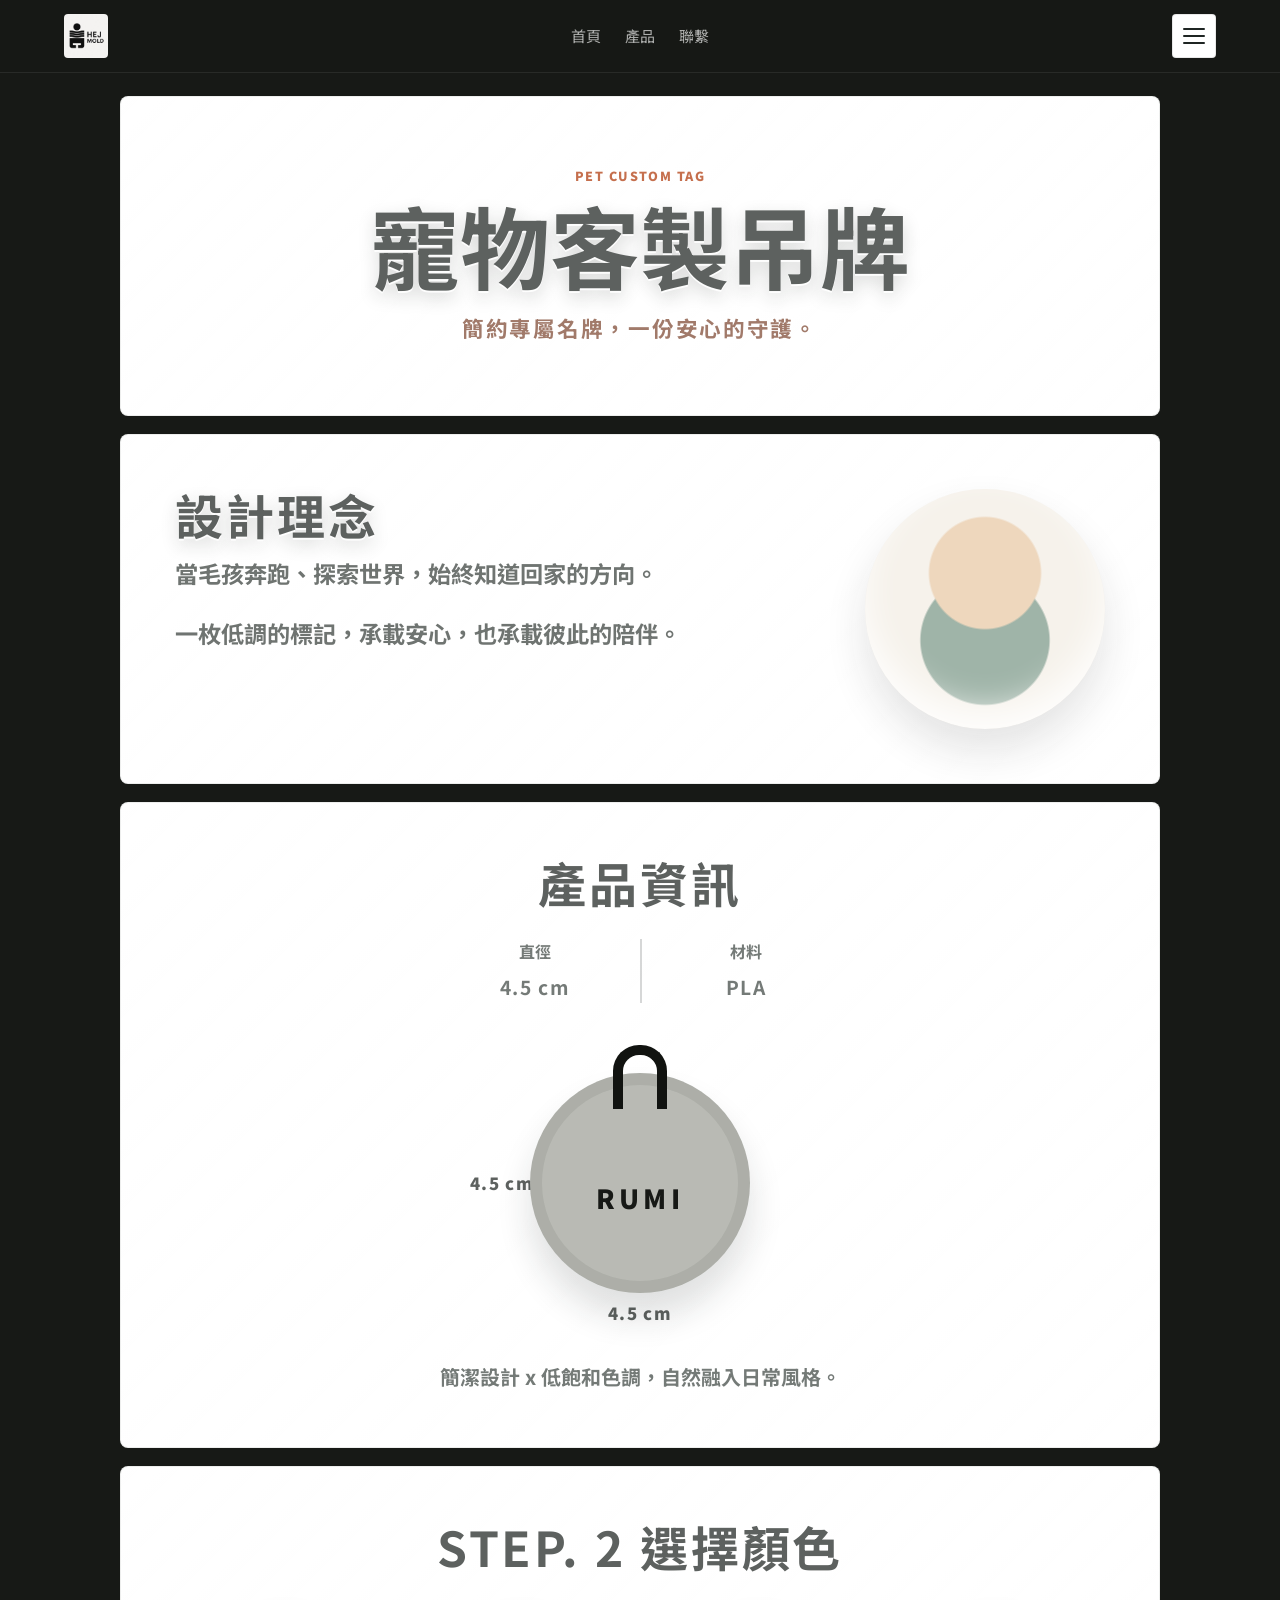
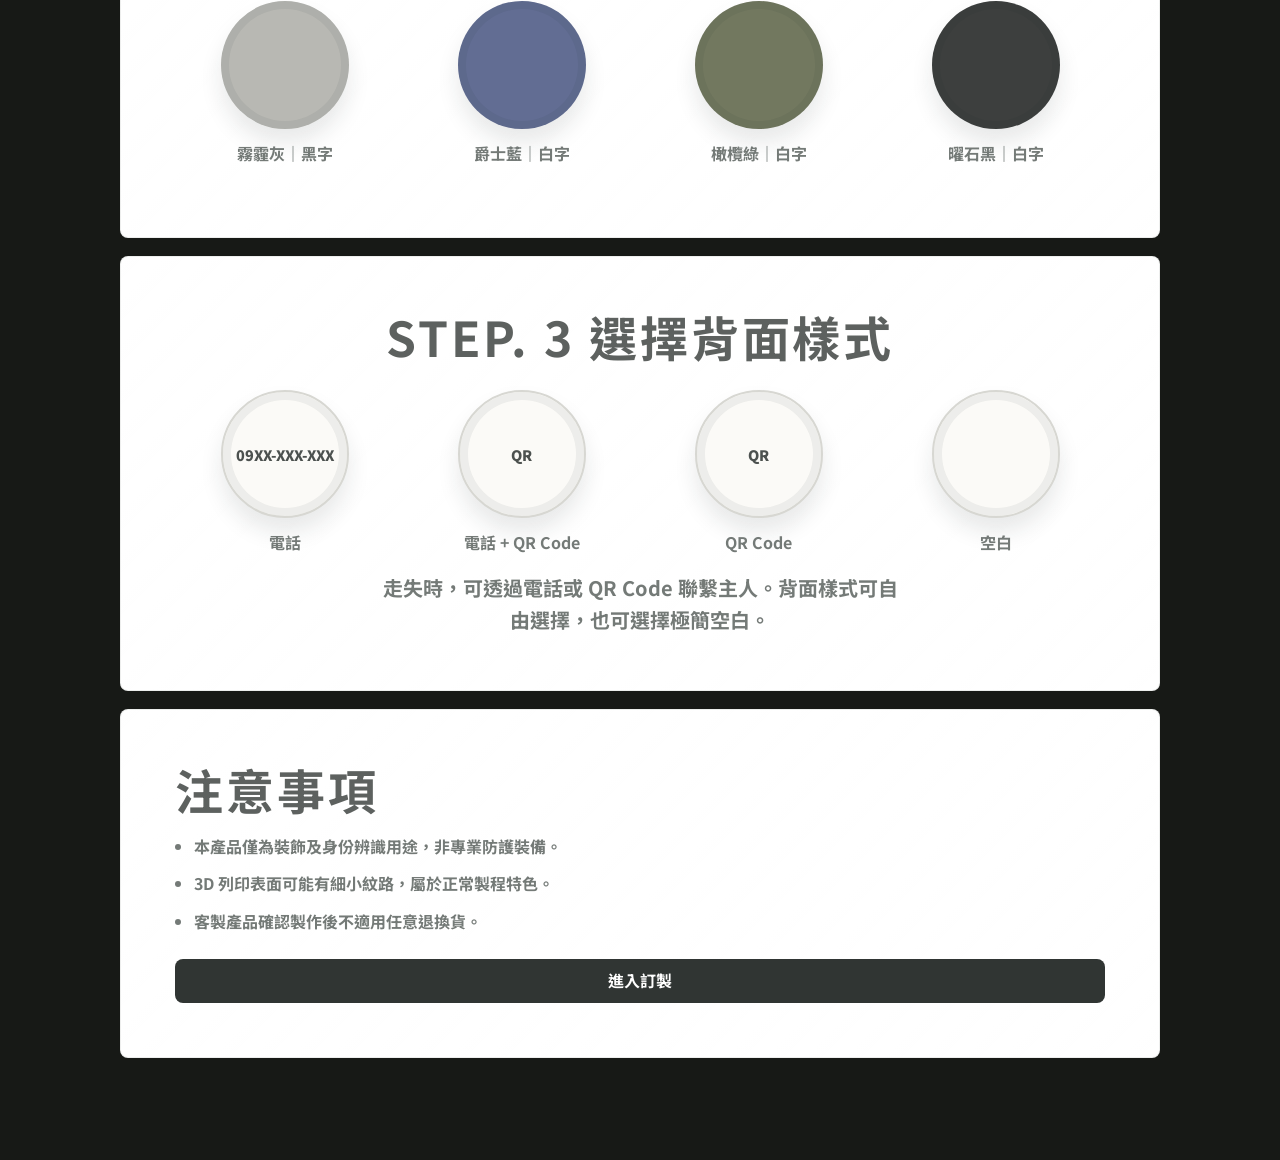
==== tag-diy.html @ da433636 "Initial HEJ MOLD website" ====
<!doctype html>
<html lang="zh-Hant">
  <head>
    <meta charset="utf-8">
    <meta name="viewport" content="width=device-width, initial-scale=1">
    <meta name="theme-color" content="#171916">
    <meta name="apple-mobile-web-app-status-bar-style" content="black-translucent">
    <title>吊牌 DIY | Pawform Lab</title>
    <meta
      name="description"
      content="Pawform Lab 吊牌 DIY 訂製頁面，提供尺寸、材質、顏色與背面樣式說明。"
    >
    <link rel="preconnect" href="https://fonts.googleapis.com">
    <link rel="preconnect" href="https://fonts.gstatic.com" crossorigin>
    <link
      href="https://fonts.googleapis.com/css2?family=Noto+Sans+TC:wght@400;500;700;900&display=swap"
      rel="stylesheet"
    >
    <link rel="stylesheet" href="styles.css">
  </head>
  <body>
    <header class="site-header" aria-label="主選單">
      <a class="brand" href="index.html" aria-label="回到 HEJ MOLD 首頁">
        <img class="brand-logo" src="assets/hej-mold-logo.jpg" alt="HEJ MOLD">
      </a>
      <nav class="nav-links" aria-label="頁面區塊">
        <a href="index.html">首頁</a>
        <a href="index.html#products">產品</a>
        <a href="index.html#contact">聯繫</a>
      </nav>
      <button class="menu-toggle" type="button" aria-label="開啟選單" aria-controls="site-menu" aria-expanded="false">
        <span></span>
        <span></span>
        <span></span>
      </button>
    </header>

    <div class="menu-modal" id="site-menu" aria-hidden="true">
      <button class="menu-backdrop" type="button" aria-label="關閉選單"></button>
      <div class="menu-panel" role="dialog" aria-modal="true" aria-label="網站選單">
        <button class="menu-close" type="button" aria-label="關閉選單">×</button>
        <a href="index.html#about">關於我們</a>
        <a href="index.html#contact">聯繫我們</a>
        <div class="menu-qr">
          <img
            src="https://api.qrserver.com/v1/create-qr-code/?size=180x180&data=https%3A%2F%2Fwww.instagram.com%2Fhejmold%3Figsh%3DMWtweHJ1cDFxdWg3OQ%3D%3D"
            alt="HEJ MOLD Instagram QR Code"
          >
          <p>Instagram</p>
        </div>
      </div>
    </div>

    <main class="product-page">
      <div class="tag-detail" aria-label="吊牌 DIY 詳細說明">
        <section class="tag-story">
          <p class="eyebrow">Pet Custom Tag</p>
          <h1>寵物客製吊牌</h1>
          <p>簡約專屬名牌，一份安心的守護。</p>
        </section>

        <section class="tag-story with-pet">
          <div>
            <h2>設計理念</h2>
            <p>當毛孩奔跑、探索世界，始終知道回家的方向。</p>
            <p>一枚低調的標記，承載安心，也承載彼此的陪伴。</p>
          </div>
          <div class="pet-portrait" aria-hidden="true"></div>
        </section>

        <section class="tag-specs">
          <h2>產品資訊</h2>
          <div class="spec-row">
            <div>
              <span>直徑</span>
              <strong>4.5 cm</strong>
            </div>
            <div>
              <span>材料</span>
              <strong>PLA</strong>
            </div>
          </div>
          <div class="tag-size-visual" aria-label="吊牌尺寸示意">
            <span class="size-y">4.5 cm</span>
            <span class="size-x">4.5 cm</span>
            <div class="round-tag-demo">
              <span>RUMI</span>
            </div>
          </div>
          <p class="tag-note">簡潔設計 x 低飽和色調，自然融入日常風格。</p>
        </section>

        <section class="tag-options">
          <h2>STEP. 2 選擇顏色</h2>
          <div class="color-grid">
            <div><span class="swatch fog"></span><p>霧霾灰｜黑字</p></div>
            <div><span class="swatch navy"></span><p>爵士藍｜白字</p></div>
            <div><span class="swatch olive"></span><p>橄欖綠｜白字</p></div>
            <div><span class="swatch black"></span><p>曜石黑｜白字</p></div>
          </div>
        </section>

        <section class="tag-options">
          <h2>STEP. 3 選擇背面樣式</h2>
          <div class="back-grid">
            <div><span>09XX-XXX-XXX</span><p>電話</p></div>
            <div><span>QR</span><p>電話 + QR Code</p></div>
            <div><span>QR</span><p>QR Code</p></div>
            <div><span></span><p>空白</p></div>
          </div>
          <p class="tag-note">走失時，可透過電話或 QR Code 聯繫主人。背面樣式可自由選擇，也可選擇極簡空白。</p>
        </section>

        <section class="tag-notice">
          <h2>注意事項</h2>
          <ul>
            <li>本產品僅為裝飾及身份辨識用途，非專業防護裝備。</li>
            <li>3D 列印表面可能有細小紋路，屬於正常製程特色。</li>
            <li>客製產品確認製作後不適用任意退換貨。</li>
          </ul>
          <a class="button primary" href="https://docs.google.com/forms/d/e/1FAIpQLScx-44lM4GZ6sVmiGCI82Ga-LqEifvNZSYOcZWOJEOEW6aUzw/viewform" target="_blank" rel="noreferrer">
            進入訂製
          </a>
        </section>
      </div>
    </main>

    <a class="floating-order" href="https://docs.google.com/forms/d/e/1FAIpQLScx-44lM4GZ6sVmiGCI82Ga-LqEifvNZSYOcZWOJEOEW6aUzw/viewform" target="_blank" rel="noreferrer">
      進入訂製
    </a>
    <script src="script.js"></script>
  </body>
</html>
---- styles.css ----
:root {
  --ink: #1f2523;
  --muted: #66706d;
  --line: #dce2de;
  --paper: #f7f5ef;
  --panel: #ffffff;
  --clay: #c56f4d;
  --mint: #8fb7a3;
  --blue: #506f8f;
  --charcoal: #303533;
  --shadow: 0 24px 70px rgba(39, 45, 42, 0.14);
}

* {
  box-sizing: border-box;
}

html {
  scroll-behavior: smooth;
  background: #171916;
  overflow-x: hidden;
}

body {
  margin: 0;
  color: white;
  background: #171916;
  font-family: "Noto Sans TC", system-ui, -apple-system, BlinkMacSystemFont, "Segoe UI", sans-serif;
  line-height: 1.6;
  overflow-x: hidden;
}

a {
  color: inherit;
  text-decoration: none;
}

.site-header {
  position: fixed;
  top: 0;
  right: 0;
  left: 0;
  z-index: 20;
  display: flex;
  align-items: center;
  justify-content: space-between;
  gap: 24px;
  min-height: calc(72px + env(safe-area-inset-top));
  padding: calc(14px + env(safe-area-inset-top)) clamp(20px, 5vw, 64px) 14px;
  background: rgba(23, 25, 22, 0.9);
  border-bottom: 1px solid rgba(255, 255, 255, 0.08);
  backdrop-filter: blur(18px);
}

.brand,
.nav-links,
.contact-actions,
.site-footer {
  display: flex;
  align-items: center;
}

.brand {
  gap: 10px;
  font-weight: 900;
  letter-spacing: 0;
}

.brand-logo {
  display: block;
  width: 44px;
  height: 44px;
  object-fit: cover;
  background: white;
  border-radius: 4px;
}

.brand-mark {
  display: grid;
  width: 34px;
  height: 34px;
  place-items: center;
  color: white;
  background: var(--charcoal);
  border-radius: 8px;
}

.nav-links {
  gap: 24px;
  color: rgba(255, 255, 255, 0.66);
  font-size: 0.94rem;
}

.nav-links a:hover {
  color: white;
}

.nav-cta,
.button,
.wide-cta {
  display: inline-flex;
  align-items: center;
  justify-content: center;
  min-height: 44px;
  padding: 0 18px;
  font-weight: 700;
  border-radius: 8px;
}

.nav-cta,
.button.primary,
.wide-cta {
  color: white;
  background: var(--charcoal);
}

.menu-toggle {
  display: inline-grid;
  width: 44px;
  height: 44px;
  place-items: center;
  padding: 10px;
  background: white;
  border: 1px solid rgba(31, 37, 35, 0.1);
  border-radius: 4px;
  cursor: pointer;
}

.menu-toggle span {
  display: block;
  width: 22px;
  height: 2px;
  background: var(--ink);
  border-radius: 999px;
}

.menu-modal {
  position: fixed;
  inset: 0;
  z-index: 80;
  display: grid;
  justify-items: end;
  pointer-events: none;
  opacity: 0;
  transition: opacity 180ms ease;
}

.menu-modal[aria-hidden="false"] {
  pointer-events: auto;
  opacity: 1;
}

.menu-backdrop {
  position: absolute;
  inset: 0;
  background: rgba(23, 25, 22, 0.58);
  border: 0;
}

.menu-panel {
  position: relative;
  display: grid;
  align-content: start;
  width: min(340px, calc(100vw - 32px));
  min-height: 100%;
  gap: 12px;
  padding: 72px 22px 28px;
  background: #fffaf0;
  box-shadow: -18px 0 42px rgba(0, 0, 0, 0.2);
  transform: translateX(100%);
  transition: transform 220ms ease;
}

.menu-modal[aria-hidden="false"] .menu-panel {
  transform: translateX(0);
}

.menu-close {
  position: absolute;
  top: 18px;
  right: 18px;
  width: 40px;
  height: 40px;
  color: var(--ink);
  font-size: 1.8rem;
  line-height: 1;
  background: transparent;
  border: 0;
  cursor: pointer;
}

.menu-panel > a {
  display: flex;
  align-items: center;
  min-height: 54px;
  padding: 0 14px;
  color: var(--ink);
  font-size: 1.08rem;
  font-weight: 900;
  background: white;
  border: 1px solid rgba(31, 37, 35, 0.08);
  border-radius: 8px;
}

.menu-qr {
  display: grid;
  justify-items: center;
  gap: 12px;
  margin-top: 18px;
  padding: 22px;
  background: white;
  border: 1px solid rgba(31, 37, 35, 0.08);
  border-radius: 8px;
}

.menu-qr img {
  width: 180px;
  height: 180px;
}

.menu-qr p {
  margin: 0;
  color: var(--muted);
  font-weight: 900;
}

body.menu-open {
  overflow: hidden;
}

.section,
.section-band {
  padding: clamp(72px, 9vw, 120px) clamp(20px, 5vw, 64px);
}

.section {
  max-width: 1220px;
  margin: 0 auto;
}

.section-band {
  width: 100%;
}

.hero {
  display: grid;
  align-content: center;
  justify-items: center;
  min-height: 100svh;
  padding: calc(96px + env(safe-area-inset-top)) clamp(16px, 5vw, 64px) clamp(40px, 6vw, 72px);
  background: #171916;
}

.eyebrow {
  margin: 0 0 14px;
  color: var(--clay);
  font-size: 0.78rem;
  font-weight: 900;
  letter-spacing: 0.12em;
  text-transform: uppercase;
}

h1,
h2,
h3,
p {
  margin-top: 0;
}

h1 {
  max-width: 720px;
  margin-bottom: 22px;
  font-size: clamp(2.8rem, 7vw, 6.8rem);
  line-height: 0.98;
  letter-spacing: 0;
}

h2 {
  margin-bottom: 14px;
  font-size: clamp(2rem, 4vw, 4rem);
  line-height: 1.08;
  letter-spacing: 0;
}

h3 {
  margin-bottom: 10px;
  font-size: 1.25rem;
  line-height: 1.25;
}

.hero-text,
.section-heading p,
.split p,
.product-info p,
.steps p,
.notice-list p,
.faq-list p,
.site-footer p {
  color: rgba(255, 255, 255, 0.66);
}

.section h2,
.section h3,
.section-band h2,
.section-band h3,
.about-panel strong,
.faq-list summary,
.notice-list strong {
  color: white;
}

.hero-text {
  max-width: 610px;
  margin-bottom: 32px;
  font-size: clamp(1.05rem, 2vw, 1.3rem);
}

.button.secondary {
  background: rgba(255, 255, 255, 0.72);
  border: 1px solid rgba(31, 37, 35, 0.14);
}

.hero-product,
.hero-categories {
  position: relative;
  width: 100%;
  min-height: 0;
}

.hero-categories {
  display: grid;
  place-items: center;
}

.drag-hint p {
  margin: 0;
  color: rgba(255, 255, 255, 0.62);
  font-size: 0.88rem;
}

.category-carousel {
  display: flex;
  gap: 18px;
  width: min(100%, 560px);
  overflow-x: auto;
  padding: 22px calc(50% - 118px) 34px;
  scroll-snap-type: x mandatory;
  scrollbar-width: none;
}

.category-carousel::-webkit-scrollbar {
  display: none;
}

.category-card {
  position: relative;
  display: flex;
  flex: 0 0 236px;
  flex-direction: column;
  align-items: center;
  justify-content: center;
  gap: 16px;
  min-height: clamp(270px, 40svh, 330px);
  padding: 22px;
  color: white;
  text-align: center;
  border: 1px solid rgba(255, 255, 255, 0.18);
  border-radius: 18px;
  scroll-snap-align: center;
  box-shadow: 0 30px 44px rgba(0, 0, 0, 0.28);
  transition: transform 180ms ease, opacity 180ms ease;
}

.category-card:hover {
  transform: translateY(-6px);
}

.category-card span {
  color: rgba(255, 255, 255, 0.72);
  font-size: 0.8rem;
  font-weight: 900;
}

.category-card strong {
  max-width: 180px;
  font-size: 2.05rem;
  line-height: 1.05;
}

.category-card small {
  color: rgba(255, 255, 255, 0.78);
  font-size: 0.9rem;
}

.card-clay {
  background: linear-gradient(150deg, #d88257, #a7452f);
}

.card-mint {
  background: linear-gradient(150deg, #9fc1ad, #4e7d6b);
}

.card-blue {
  background: linear-gradient(150deg, #7894b0, #344d6b);
}

.card-cream {
  color: var(--ink);
  background: linear-gradient(150deg, #fff6dd, #d9b46f);
}

.card-cream span,
.card-cream small {
  color: rgba(31, 37, 35, 0.68);
}

.card-charcoal {
  background: linear-gradient(150deg, #545b57, #1a1f1d);
}

.drag-hint {
  display: grid;
  justify-items: center;
  gap: 12px;
  padding-top: 10px;
}

.hero-summary {
  display: grid;
  gap: 8px;
  width: min(430px, 100%);
  padding: 4px 4px 0;
  color: white;
}

.hero-summary p {
  margin: 0;
  color: rgba(255, 255, 255, 0.54);
  font-size: 0.78rem;
  font-weight: 900;
  letter-spacing: 0.12em;
  text-transform: uppercase;
}

.hero-summary strong {
  max-width: 350px;
  font-size: clamp(1.2rem, 5vw, 1.55rem);
  line-height: 1.28;
}

.drag-hint span {
  width: 24px;
  height: 24px;
  border: solid rgba(255, 255, 255, 0.72);
  border-width: 0 2px 2px 0;
  transform: rotate(45deg);
  animation: drag-bounce 1.5s ease-in-out infinite;
}

@keyframes drag-bounce {
  50% {
    transform: translateY(8px) rotate(45deg);
  }
}

.product-overview {
  display: none;
}

.product-stage {
  position: relative;
  height: 520px;
  overflow: hidden;
  background:
    radial-gradient(circle at 30% 24%, rgba(255, 255, 255, 0.72), transparent 22%),
    linear-gradient(150deg, #dfe9df, #c4d4cb 48%, #e8e2d7);
  border: 1px solid rgba(31, 37, 35, 0.09);
  border-radius: 8px;
  box-shadow: var(--shadow);
}

.tag-preview,
.stand-preview,
.bowl-preview {
  position: absolute;
  filter: drop-shadow(0 28px 22px rgba(36, 44, 40, 0.18));
}

.tag-preview {
  top: 72px;
  left: 52px;
  display: grid;
  width: 230px;
  height: 154px;
  place-items: center;
  color: white;
  background: linear-gradient(145deg, #cc7350, #a94e34);
  border-radius: 34px 34px 48px 48px;
  transform: rotate(-9deg);
}

.tag-hole {
  position: absolute;
  top: 20px;
  width: 28px;
  height: 28px;
  background: #f7f5ef;
  border-radius: 50%;
}

.tag-name {
  margin-top: 26px;
  font-size: 2rem;
  font-weight: 900;
}

.tag-line {
  margin-top: -22px;
  font-size: 0.72rem;
  font-weight: 700;
  letter-spacing: 0.18em;
}

.stand-preview {
  right: 42px;
  bottom: 74px;
  width: 240px;
  height: 250px;
  background: #f8f2e7;
  border: 18px solid #2f3b39;
  border-bottom-width: 34px;
  border-radius: 18px;
  transform: rotate(4deg);
}

.stand-preview span {
  display: block;
  height: 18px;
  margin: 28px 26px;
  background: var(--mint);
  border-radius: 999px;
}

.bowl-preview {
  left: 92px;
  bottom: 68px;
  width: 220px;
  height: 118px;
  background: linear-gradient(180deg, #7f9eb5 0 44%, #506f8f 45% 100%);
  border-radius: 20px 20px 72px 72px;
}

.sample-card {
  position: absolute;
  right: -18px;
  bottom: 36px;
  display: flex;
  align-items: center;
  gap: 14px;
  width: min(310px, 82%);
  padding: 16px;
  background: rgba(255, 255, 255, 0.86);
  border: 1px solid rgba(31, 37, 35, 0.1);
  border-radius: 8px;
  box-shadow: 0 18px 48px rgba(31, 37, 35, 0.16);
  backdrop-filter: blur(16px);
}

.sample-card p {
  margin: 3px 0 0;
  color: var(--muted);
  font-size: 0.9rem;
}

.sample-dot {
  flex: 0 0 auto;
  width: 42px;
  height: 42px;
  background: var(--mint);
  border: 8px solid #eaf2ec;
  border-radius: 50%;
}

.section-heading {
  max-width: 720px;
  margin-bottom: 34px;
}

.product-grid {
  display: grid;
  grid-template-columns: repeat(3, minmax(0, 1fr));
  gap: 18px;
}

.five-products {
  grid-template-columns: repeat(5, minmax(0, 1fr));
}

.product-card {
  display: block;
  overflow: hidden;
  background: var(--panel);
  border: 1px solid rgba(31, 37, 35, 0.08);
  border-radius: 8px;
  box-shadow: 0 18px 38px rgba(31, 37, 35, 0.08);
}

.product-visual {
  position: relative;
  min-height: 260px;
  background: #e8ece6;
}

.visual-tag::before,
.visual-hanger::before,
.visual-stand::before,
.visual-stand::after,
.visual-smart::before,
.visual-smart::after,
.visual-statue::before,
.visual-statue::after,
.visual-bag::before,
.visual-bag::after {
  position: absolute;
  content: "";
}

.visual-tag::before {
  inset: 58px 82px 68px;
  background: var(--clay);
  border-radius: 28px 28px 40px 40px;
  box-shadow: inset 0 14px 0 rgba(255, 255, 255, 0.18), 0 26px 30px rgba(31, 37, 35, 0.12);
}

.visual-tag::after {
  position: absolute;
  top: 82px;
  left: 50%;
  width: 26px;
  height: 26px;
  content: "";
  background: var(--paper);
  border-radius: 50%;
  transform: translateX(-50%);
}

.visual-hanger {
  background: linear-gradient(135deg, #f0eadf, #dae5dc);
}

.visual-hanger::before {
  top: 70px;
  left: 50%;
  width: 190px;
  height: 104px;
  border: 18px solid var(--blue);
  border-top: 0;
  border-radius: 0 0 90px 90px;
  transform: translateX(-50%);
}

.visual-hanger::after {
  position: absolute;
  top: 48px;
  left: 50%;
  width: 46px;
  height: 46px;
  content: "";
  border: 12px solid var(--blue);
  border-bottom: 0;
  border-radius: 50px 50px 0 0;
  transform: translateX(-50%);
}

.visual-stand {
  background: linear-gradient(135deg, #dce7e1, #f1eee6);
}

.visual-stand::before {
  inset: 56px 92px 54px;
  background: var(--charcoal);
  border-radius: 8px;
}

.visual-stand::after {
  inset: 82px 120px 86px;
  background: repeating-linear-gradient(180deg, var(--mint) 0 16px, transparent 16px 44px);
}

.visual-smart {
  background: linear-gradient(135deg, #ece8df, #dce7e9);
}

.visual-smart::before {
  inset: 56px 82px 64px;
  background: var(--charcoal);
  border-radius: 34px 34px 44px 44px;
  box-shadow: 0 24px 28px rgba(31, 37, 35, 0.16);
}

.visual-smart::after {
  top: 112px;
  left: 50%;
  width: 76px;
  height: 76px;
  background:
    linear-gradient(90deg, white 0 14px, transparent 14px 26px, white 26px 40px, transparent 40px),
    linear-gradient(white 0 14px, transparent 14px 26px, white 26px 40px, transparent 40px);
  border: 14px solid #f4f0e6;
  transform: translateX(-50%);
}

.visual-statue {
  background: linear-gradient(135deg, #e8eee9, #f1e5da);
}

.visual-statue::before {
  top: 60px;
  left: 50%;
  width: 118px;
  height: 124px;
  background: var(--mint);
  border-radius: 46% 46% 40% 40%;
  box-shadow: 0 24px 28px rgba(31, 37, 35, 0.15);
  transform: translateX(-50%);
}

.visual-statue::after {
  left: 50%;
  bottom: 48px;
  width: 178px;
  height: 44px;
  background: var(--clay);
  border-radius: 50%;
  transform: translateX(-50%);
}

.visual-bag {
  background: linear-gradient(135deg, #f2eadf, #dce5df);
}

.visual-bag::before {
  inset: 72px 80px 48px;
  background: #fffaf0;
  border: 18px solid var(--blue);
  border-radius: 34px 34px 26px 26px;
  box-shadow: 0 24px 28px rgba(31, 37, 35, 0.13);
}

.visual-bag::after {
  top: 46px;
  left: 50%;
  width: 96px;
  height: 70px;
  border: 16px solid var(--blue);
  border-bottom: 0;
  border-radius: 80px 80px 0 0;
  transform: translateX(-50%);
}

.product-info {
  padding: 22px;
}

.product-type {
  margin-bottom: 6px;
  color: var(--clay);
  font-size: 0.78rem;
  font-weight: 900;
  letter-spacing: 0.1em;
  text-transform: uppercase;
}

.price {
  display: inline-flex;
  margin-top: 12px;
  color: var(--ink);
  font-weight: 900;
}

.product-page {
  padding: calc(96px + env(safe-area-inset-top)) clamp(16px, 5vw, 64px) clamp(80px, 8vw, 120px);
}

.product-page .tag-detail {
  max-width: 1040px;
  margin: 0 auto;
}

.tag-detail {
  display: grid;
  gap: 18px;
  margin-top: 28px;
}

.tag-detail section {
  overflow: hidden;
  padding: clamp(28px, 6vw, 54px);
  background:
    linear-gradient(135deg, rgba(255, 255, 255, 0.86), rgba(255, 255, 255, 0.72)),
    var(--panel);
  border: 1px solid rgba(31, 37, 35, 0.08);
  border-radius: 8px;
}

.tag-story {
  min-height: 320px;
  display: grid;
  align-content: center;
  justify-items: center;
  text-align: center;
}

.tag-story h1,
.tag-story h2 {
  color: #5d615f;
  text-shadow: 0 2px 0 rgba(255, 255, 255, 0.9), 0 7px 18px rgba(31, 37, 35, 0.18);
}

.tag-story > p:last-child {
  margin: 0;
  color: #a17a6a;
  font-size: clamp(1rem, 3vw, 1.35rem);
  font-weight: 700;
  letter-spacing: 0.08em;
}

.tag-story.with-pet {
  grid-template-columns: minmax(0, 1fr) 240px;
  justify-items: stretch;
  text-align: left;
  gap: 24px;
}

.tag-story.with-pet h3,
.tag-story.with-pet h2,
.tag-specs h3,
.tag-specs h2,
.tag-options h3,
.tag-options h2,
.tag-notice h2,
.tag-notice h3 {
  color: #5d615f;
  font-size: clamp(1.7rem, 5vw, 3rem);
  letter-spacing: 0.06em;
}

.tag-story.with-pet p {
  color: #6f7471;
  font-size: clamp(1.05rem, 3vw, 1.45rem);
  font-weight: 700;
}

.pet-portrait {
  align-self: center;
  width: 240px;
  aspect-ratio: 1;
  background:
    radial-gradient(circle at 50% 35%, #eed7bd 0 28%, transparent 29%),
    radial-gradient(circle at 38% 33%, #d0aa86 0 11%, transparent 12%),
    radial-gradient(circle at 62% 33%, #d0aa86 0 11%, transparent 12%),
    radial-gradient(circle at 50% 63%, #9fb4a8 0 33%, transparent 34%),
    #f6f2eb;
  border-radius: 50%;
  box-shadow: inset 0 -18px 34px rgba(255, 255, 255, 0.88), 0 22px 42px rgba(31, 37, 35, 0.12);
}

.tag-specs,
.tag-options,
.tag-notice {
  text-align: center;
}

.spec-row {
  display: grid;
  grid-template-columns: repeat(2, 1fr);
  max-width: 420px;
  margin: 30px auto;
}

.spec-row div {
  display: grid;
  gap: 8px;
  color: #747a77;
}

.spec-row div + div {
  border-left: 2px solid rgba(31, 37, 35, 0.18);
}

.spec-row span {
  font-weight: 700;
}

.spec-row strong {
  font-size: 1.2rem;
  letter-spacing: 0.08em;
}

.tag-size-visual {
  position: relative;
  width: min(360px, 100%);
  min-height: 300px;
  margin: 0 auto 28px;
  display: grid;
  place-items: center;
}

.round-tag-demo {
  position: relative;
  display: grid;
  width: 220px;
  aspect-ratio: 1;
  place-items: center;
  color: #171916;
  background: #b9bab4;
  border-radius: 50%;
  box-shadow: inset 0 0 0 12px rgba(31, 37, 35, 0.08), 0 24px 34px rgba(31, 37, 35, 0.14);
}

.round-tag-demo::before {
  position: absolute;
  top: -28px;
  width: 34px;
  height: 54px;
  content: "";
  border: 10px solid #111310;
  border-bottom: 0;
  border-radius: 26px 26px 0 0;
}

.round-tag-demo span {
  margin-top: 30px;
  font-size: 1.65rem;
  font-weight: 900;
  letter-spacing: 0.16em;
}

.size-y,
.size-x {
  position: absolute;
  color: #5d615f;
  font-size: 1.05rem;
  font-weight: 900;
  letter-spacing: 0.08em;
}

.size-y {
  left: 10px;
  top: 50%;
  transform: translateY(-50%);
}

.size-x {
  bottom: 6px;
  left: 50%;
  transform: translateX(-50%);
}

.tag-note {
  max-width: 520px;
  margin: 0 auto;
  color: #747a77;
  font-size: clamp(1rem, 3vw, 1.25rem);
  font-weight: 700;
}

.color-grid,
.back-grid {
  display: grid;
  grid-template-columns: repeat(4, minmax(0, 1fr));
  gap: 18px;
  margin-top: 28px;
}

.color-grid div,
.back-grid div {
  display: grid;
  justify-items: center;
  gap: 12px;
  color: #747a77;
  font-weight: 700;
}

.swatch,
.back-grid span {
  display: grid;
  width: min(128px, 100%);
  aspect-ratio: 1;
  place-items: center;
  border-radius: 50%;
  box-shadow: inset 0 0 0 8px rgba(31, 37, 35, 0.06), 0 14px 22px rgba(31, 37, 35, 0.1);
}

.fog {
  background: #b8b8b3;
}

.navy {
  background: #626d93;
}

.olive {
  background: #72785f;
}

.black {
  background: #3d3f3e;
}

.back-grid span {
  color: #4c514f;
  border: 2px solid #d7d7d2;
  background: #fbfaf7;
  font-size: 0.9rem;
  font-weight: 900;
}

.back-grid span:empty::before {
  content: "";
}

.tag-notice {
  text-align: left;
}

.tag-notice ul {
  display: grid;
  gap: 12px;
  margin: 18px 0 24px;
  padding-left: 1.2rem;
  color: #747a77;
  font-weight: 700;
}

.tag-notice .button {
  width: 100%;
}

.custom {
  background: #171916;
}

.steps {
  display: grid;
  grid-template-columns: repeat(3, minmax(0, 1fr));
  gap: 14px;
  margin-bottom: 22px;
}

.steps article,
.notice-list div,
.faq-list details {
  background: rgba(255, 255, 255, 0.08);
  border: 1px solid rgba(255, 255, 255, 0.1);
  border-radius: 8px;
}

.steps article {
  padding: 24px;
}

.steps span {
  display: inline-flex;
  margin-bottom: 22px;
  color: var(--clay);
  font-size: 0.88rem;
  font-weight: 900;
}

.wide-cta {
  width: min(100%, 420px);
}

.split {
  display: grid;
  grid-template-columns: minmax(0, 0.9fr) minmax(320px, 1fr);
  gap: clamp(28px, 6vw, 74px);
  align-items: start;
}

.notice-list {
  display: grid;
  gap: 12px;
}

.notice-list div {
  padding: 20px;
}

.about-panel {
  padding: 28px;
  background: rgba(255, 255, 255, 0.08);
  border: 1px solid rgba(255, 255, 255, 0.1);
  border-radius: 8px;
  box-shadow: 0 18px 42px rgba(0, 0, 0, 0.14);
}

.about-panel strong {
  display: block;
  margin-bottom: 12px;
  font-size: 1.2rem;
  line-height: 1.35;
}

.notice-list p,
.faq-list p,
.steps p,
.product-info p,
.site-footer p {
  margin-bottom: 0;
}

.faq-list {
  display: grid;
  gap: 10px;
}

.faq-list details {
  padding: 18px 20px;
}

.faq-list summary {
  cursor: pointer;
  font-weight: 800;
}

.faq-list p {
  padding-top: 12px;
}

.site-footer {
  justify-content: space-between;
  gap: 24px;
  padding: 34px clamp(20px, 5vw, 64px);
  color: white;
  background: #111310;
}

.site-footer a {
  color: #d8e7dc;
}

.floating-order {
  position: fixed;
  right: 16px;
  bottom: 16px;
  left: 16px;
  z-index: 40;
  display: none;
  align-items: center;
  justify-content: center;
  min-height: 52px;
  color: var(--ink);
  font-weight: 900;
  background: #fff6dd;
  border: 1px solid rgba(31, 37, 35, 0.12);
  border-radius: 8px;
  box-shadow: 0 18px 42px rgba(31, 37, 35, 0.24);
}

.contact {
  background:
    linear-gradient(135deg, rgba(197, 111, 77, 0.14), transparent 42%),
    #171916;
}

.contact-actions {
  flex-wrap: wrap;
  gap: 12px;
}

@media (max-width: 920px) {
  .nav-links {
    display: none;
  }

  .hero,
  .split {
    grid-template-columns: 1fr;
  }

  .hero {
    min-height: 100svh;
  }

  .hero-product,
  .hero-categories {
    min-height: 0;
  }

  .product-stage {
    height: 430px;
  }

  .product-grid,
  .five-products,
  .steps {
    grid-template-columns: 1fr;
  }

}

@media (max-width: 620px) {
  body {
    padding-bottom: 76px;
  }

  .site-header {
    min-height: calc(58px + env(safe-area-inset-top));
    padding: calc(10px + env(safe-area-inset-top)) 14px 10px;
    background: #171916;
    border-bottom-color: rgba(255, 255, 255, 0.08);
  }

  .brand {
    color: white;
  }

  .nav-cta {
    min-height: 38px;
    padding: 0 12px;
    color: var(--ink);
    background: #fff6dd;
    font-size: 0.86rem;
  }

  .section,
  .section-band {
    padding-inline: 18px;
  }

  h1 {
    font-size: clamp(2.55rem, 15vw, 4rem);
  }

  .hero-categories {
    min-height: 0;
  }

  .category-carousel {
    padding-inline: calc(50% - 103px);
  }

  .category-card {
    flex-basis: 206px;
    min-height: 270px;
  }

  .category-card strong {
    font-size: 1.68rem;
  }

  .tag-story {
    min-height: 260px;
  }

  .tag-story.with-pet {
    grid-template-columns: 1fr;
  }

  .pet-portrait {
    width: min(220px, 72vw);
    justify-self: center;
  }

  .color-grid,
  .back-grid {
    grid-template-columns: repeat(2, minmax(0, 1fr));
    gap: 20px 12px;
  }

  .floating-order {
    display: flex;
  }

  .tag-preview {
    left: 24px;
    width: 190px;
    height: 128px;
  }

  .stand-preview {
    right: 20px;
    width: 188px;
  }

  .bowl-preview {
    left: 46px;
    width: 188px;
  }

  .sample-card {
    right: 10px;
  }

  .site-footer {
    align-items: flex-start;
    flex-direction: column;
  }
}
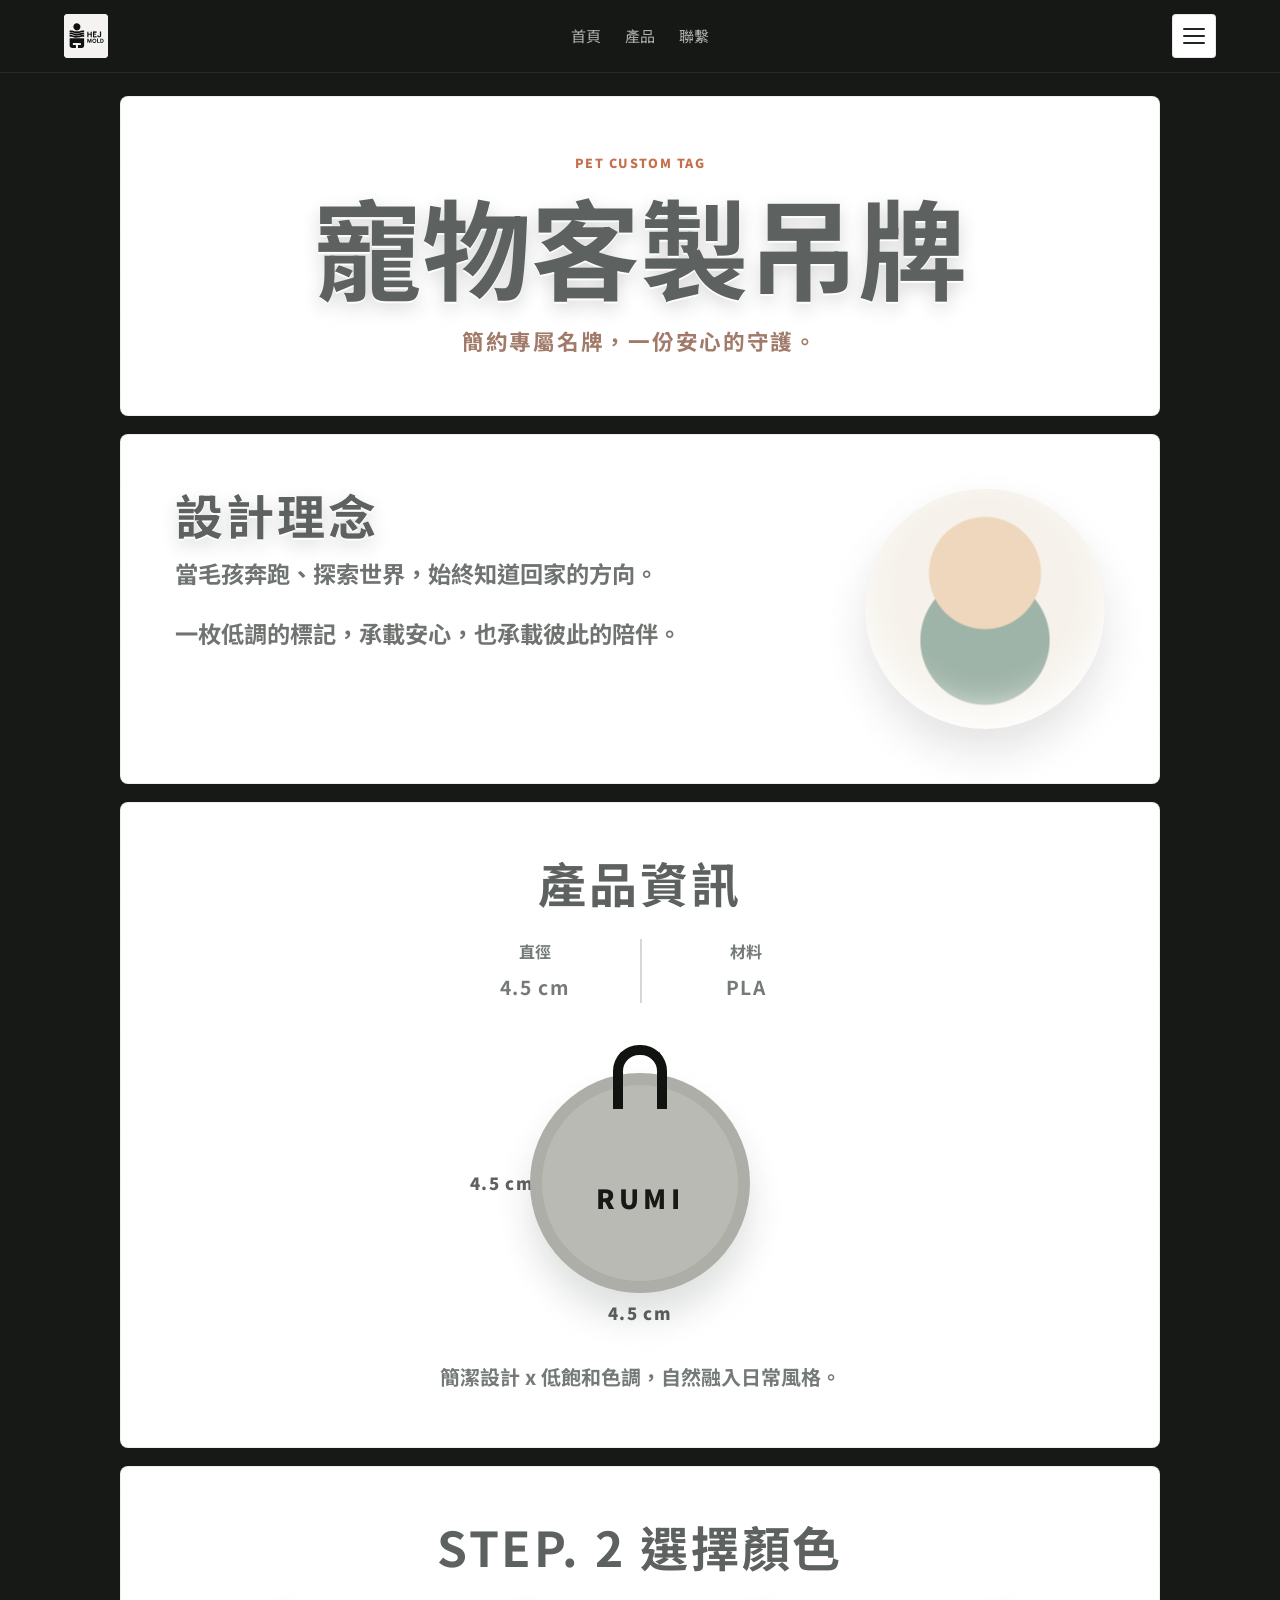
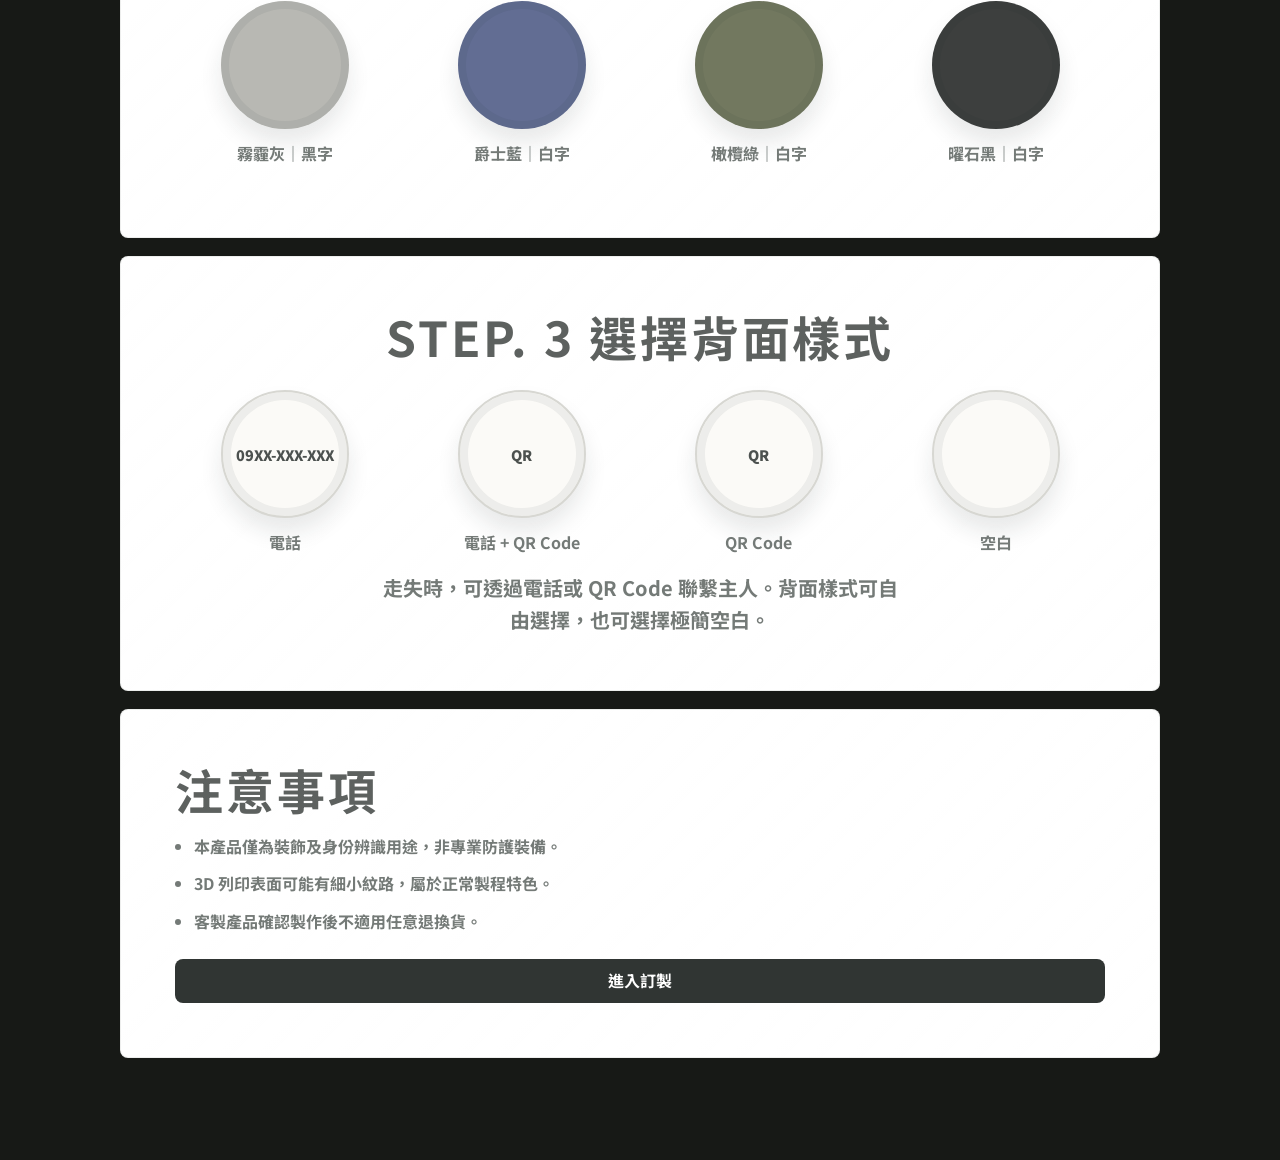
==== commit 2cdc67e4: "Use provided SVG logo" ====
--- a/tag-diy.html
+++ b/tag-diy.html
@@ -21,7 +21,7 @@
   <body>
     <header class="site-header" aria-label="主選單">
       <a class="brand" href="index.html" aria-label="回到 HEJ MOLD 首頁">
-        <img class="brand-logo" src="assets/hej-mold-logo.jpg" alt="HEJ MOLD">
+        <img class="brand-logo" src="assets/hej-mold-logo.svg" alt="HEJ MOLD">
       </a>
       <nav class="nav-links" aria-label="頁面區塊">
         <a href="index.html">首頁</a>
--- a/styles.css
+++ b/styles.css
@@ -70,7 +70,7 @@
   display: block;
   width: 44px;
   height: 44px;
-  object-fit: cover;
+  object-fit: contain;
   background: white;
   border-radius: 4px;
 }
@@ -382,12 +382,17 @@
 }
 
 .category-card strong {
-  max-width: 180px;
-  font-size: 2.05rem;
+  width: 100%;
+  max-width: none;
+  overflow: hidden;
+  font-size: clamp(1.58rem, 7vw, 2.05rem);
   line-height: 1.05;
+  white-space: nowrap;
+  text-overflow: clip;
 }
 
 .category-card small {
+  min-height: 1.35em;
   color: rgba(255, 255, 255, 0.78);
   font-size: 0.9rem;
 }
@@ -815,6 +820,11 @@
 .tag-story h2 {
   color: #5d615f;
   text-shadow: 0 2px 0 rgba(255, 255, 255, 0.9), 0 7px 18px rgba(31, 37, 35, 0.18);
+}
+
+.tag-story h1 {
+  font-size: clamp(2.55rem, 12vw, 6.8rem);
+  line-height: 1.05;
 }
 
 .tag-story > p:last-child {
@@ -1248,7 +1258,7 @@
   }
 
   .category-card strong {
-    font-size: 1.68rem;
+    font-size: clamp(1.34rem, 6vw, 1.68rem);
   }
 
   .tag-story {
